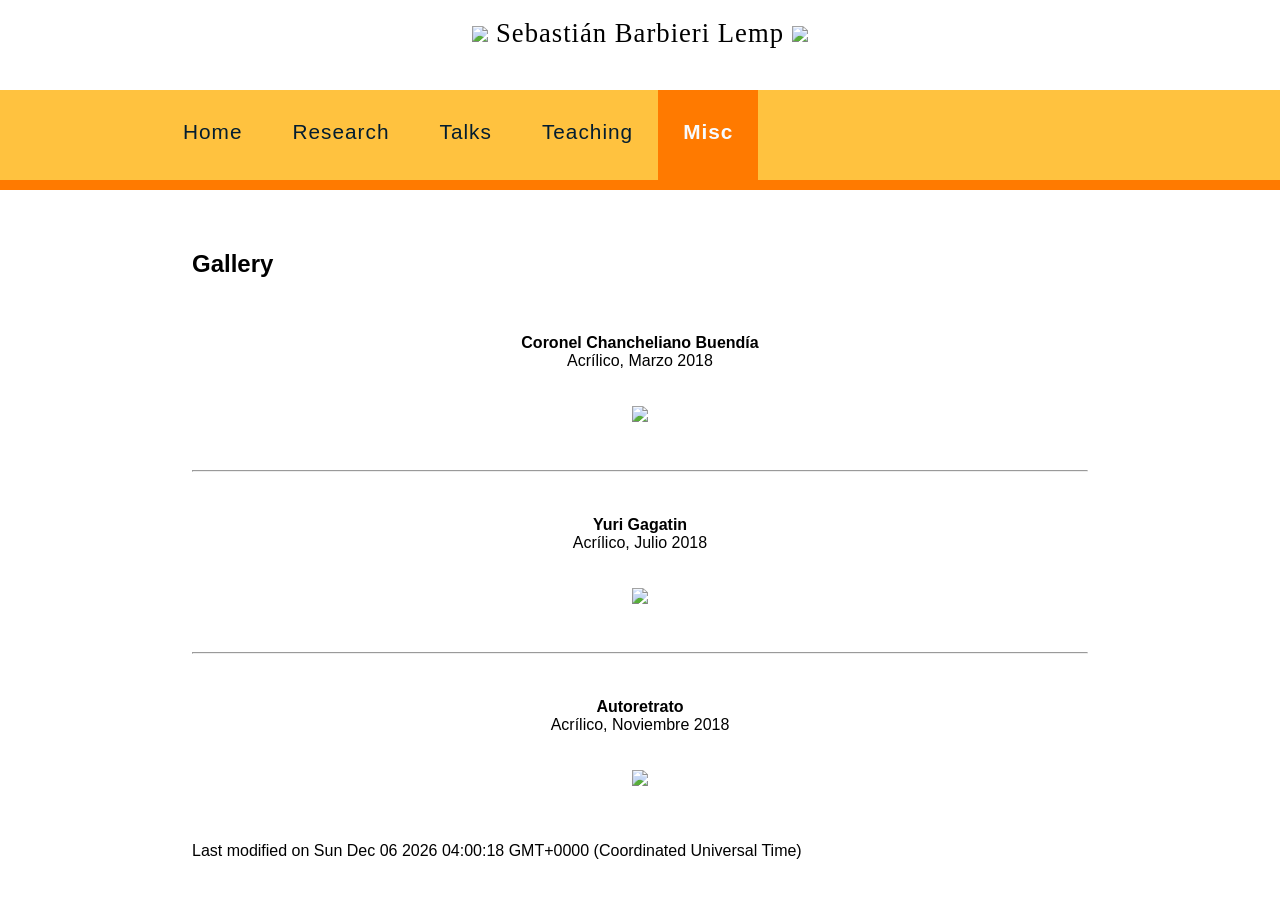
==== gallery.html @ ded86740 "Add files via upload" ====
<!DOCTYPE html>

<html lang="en">
<head>
  <script type="text/x-mathjax-config">
MathJax.Hub.Config ( {tex2jax: {inlineMath: [['$','$'], ['\\(','\\)']] }} );
</script>
<script type="text/javascript"
src="https://cdn.mathjax.org/mathjax/latest/MathJax.js?config=TeX-AMS-MML_HTMLorMML">
</script>
<script>
function show_wea(r) {
    var x = document.getElementById(r);
    if (x.style.display === "none") {
        x.style.display = "block";
    } else {
        x.style.display = "none";
    }
}
</script>
  <meta charset="UTF-8">
  <meta name="description" content="Barbieri_research_webpage" />
  <title>Vardi - Misc</title>
  <link rel="stylesheet" href="estilo.css" type="text/css">
  <link rel="shortcut icon" href="favicon.ico" type="image/x-icon">
  <link rel="icon" href="favicon.ico" type="image/x-icon">
</head>

<body>
   <div id="movingblock2"> 
   <div id="header_in2">
<br>
<p style="font-family:Georgia; font-size: 20pt; font-weight:normal; letter-spacing: 1px; margin: auto; text-align: center;"><img src="img/alpacaL.png" alt=" " width= "30" height="30" /> Sebasti&aacute;n Barbieri Lemp <img src="img/alpacaR.png" alt=" " width= "30" height="30" /></p>
  </div>
  </div>
  <!-- *********  Header  ********** -->
  <div id="movingblock">
    <div id="header_in">
      <div id="menu">
        <ul>
	  <li><a href="index.html">Home</a></li>
          <li><a href="research.html">Research</a></li>
	  <li><a href="talks.html">Talks</a></li>
          <li><a href="teaching.html">Teaching</a></li>
          <li><a href="misc.html" class="active">Misc</a></li>
        </ul>
      </div>
    </div>
    <!-- *********  Main part (slider)  ********** -->
    <div id="title_top">
      <div id="title_top_in">
      </div>
    </div>
  </div>   
  <!-- *********  Content  ********** -->
  <div id="content">
    
    <div >

<h2> Gallery </h2>


</div>

<br><br>
<p class="centrar"><b>Coronel Chancheliano Buendía</b></p>
<p class="centrar">Acrílico, Marzo 2018</p>
<br><br>
<p class="centrar"><img src="img/Pinturas/chancho.jpg" width= "80%" height="80%" alt = " "/></p>
<br><br>
<hr>
<br><br>
<p class="centrar"><b>Yuri Gagatin</b></p>
<p class="centrar">Acrílico, Julio 2018</p>
<br><br>
<p class="centrar"><img src="img/Pinturas/gatoyo.jpg" width= "80%" height="80%" alt = " "/></p>
<br><br>
<hr>
<br><br>
<p class="centrar"><b>Autoretrato</b></p>
<p class="centrar">Acrílico, Noviembre 2018</p>
<br><br>
<p class="centrar"><img src="img/Pinturas/matematoso.jpg" width= "80%" height="80%" alt = " "/></p>
<br><br>
<p id ="fecha_actual"></p>
<script>
var d = new Date(document.lastModified); 
document.getElementById("fecha_actual").innerHTML = 'Last modified on '+ d;
</script>
</div>


</body>
</html>
---- estilo.css ----
body,
li,
ol,
ul{
  border: 0;
  margin: 0;
  padding: 0;
  font-size: 100%;
  font-family: 'Helvetica';  
}
a {
    color: #031d30;
}

/* ---------- Header ---------- */
#movingblock{
  background: none repeat-x scroll 4px 3px #ffc23f; 
  position: fixed;
  width: 100%;
  z-index:10;
  padding-top: 90px;
}
#movingblock2{
  background: none repeat-x scroll 4px 3px #ffffff; 
  position: fixed;
  width: 100%;
  z-index:11;
}
#header_in {
  width: 100%;
  max-width: 960px;
  height: 90px;
  margin: 0px auto;
  position: relative; 
}
#header_in2 {
  width: 100%;
  max-width: 960px;
  height: 90px;
  margin: 0px auto;
  position: relative; 
}
#header_in h1 {
font-family: 'Georgia';
  font-size: 20pt;
  letter-spacing: 1px;
  float: left;
  padding-left: 5px;  
  padding-top: 10px;  
}

#header_in h1 a {
    text-decoration: none; 
    color: #111;
    font-weight: 100; 
}
#header_in h1 a b { font-weight: 600;}

      /* ----- Menu ----- */
      
#menu {
  position: relative; 
  right: 2px;  
}

#menu2 {
  position: relative; 
  right: 2px;  
}   
#menu ul li {
  float: left;
  display: inline;
}

#menu ul li2 {
  float: right;
  display: inline;
}
    
#menu ul li a {
  text-decoration: none; 
  font-size: 130%;
  font-weight: 400;
  letter-spacing: 1px;
  display: block;
  
  padding: 30px 25px 0 25px; 
  height: 60px;
}
      
  #menu ul li a:hover {
/* color hover menu*/
    background-color: #f99d2c;
  }
      
  #menu ul li a.active {
/* color fondo menu*/
    background-color: #ff7a00;
/* color letra menu*/
    color: #f7fbff;
    font-weight: bold;
  }
/* ---------- Main part ---------- */

#title_top {
    width: 100%;
    height: 10px;
    background-color: #ff7a00;
}

#title_top_in {
    width: 960px;
    margin: auto;
}

#title_top_in h2 {
    border: 0;
    margin: 0;
    padding-top: 15px;
    padding-bottom: 14px;
    font-size: 280%;
    font-weight: 200;
    color: #f7fbff;
}


#content {   
    z-index:7;
    width: 70%;
    max-width: 940px;
    margin: auto;
    padding-top: 230px;
}

  dt {
    float: left;
    clear: left;
    width: 80px;
    text-align: right;
    font-weight: bold;
    color: green;
  }


  dd {
    margin: 0 0 0 100px;
    padding: 0 0 0.5em 0;
  }

h33 {
font-family: 'Georgia';
  font-size: 20pt;
  letter-spacing: 1px;
  float: left;
  padding-left: 5px;  
  padding-top: 10px;  
}

blockquote {display: none;}

a.show:focus ~ blockquote {display:inline-block;}

      /* ----- Mis modos ezpezialesz ----- */

.mainimg {
  border-radius: 10px;
  vertical-align: top;
  padding: 0px;
  border-width: 0px;
  float: right;
  margin: 0px 0px 40px 40px;
}

.abstract {
  width: 100%;
  text-align: justify;
  background-color: #fff0ba;
  margin: 20px 20px 20px 0px;
  border-radius: 10px;
}

.inabstract {
  text-align: justify;
  margin-right: 50px;
}

.inabstract2 {
  text-align: justify;
  margin-right: 50px;
  background-color: #ffde6b;
  border-radius: 10px;
  padding-left: 20px;
}

.botoncito_lindo {
    background-color: #ffc23f;
    border-radius: 10px;
    color: black;
    padding: 5px 5px;
    text-align: center;
    text-decoration: none;
    display: inline-block;
    font-size: 16px;
    margin: 4px 2px;
    cursor: pointer;
}

.botoncito_pdf {
    background-color: #e53b3b;
    border-radius: 10px;
    color: white;
    padding: 5px 5px;
    text-align: center;
    text-decoration: none;
    display: inline-block;
    font-size: 16px;
    margin: 4px 2px;
    cursor: pointer;
}

  .listita_bonita {
  text-align: left;
  font-size: 20px;
  width: 250px;
  color: black;
}
  .listita_abstract {
  text-align: right;
 width: 80px;
 color: black;
}

.centrar {
    margin: auto;
    text-align: center;
}

.centrar2 {
    margin: auto;
    text-align: center;
    font-size: 200%;
    color: #BF6900;
}

.student {
    margin: auto;
    text-align: center;
    font-size: 150%;
    color: #ff7a00;
}


 /* Three image containers (use 25% for four, and 50% for two, etc) */
.columnitas_estudiantes {
  border-radius: 50%;
  text-align: center;
  float: left;
  width: 40%;
  padding: 30px;
}

/* Clear floats after image containers */
.filas_estudiantes::after {
  text-align: center;
  content: "";
  clear: both;
  display: table;
}
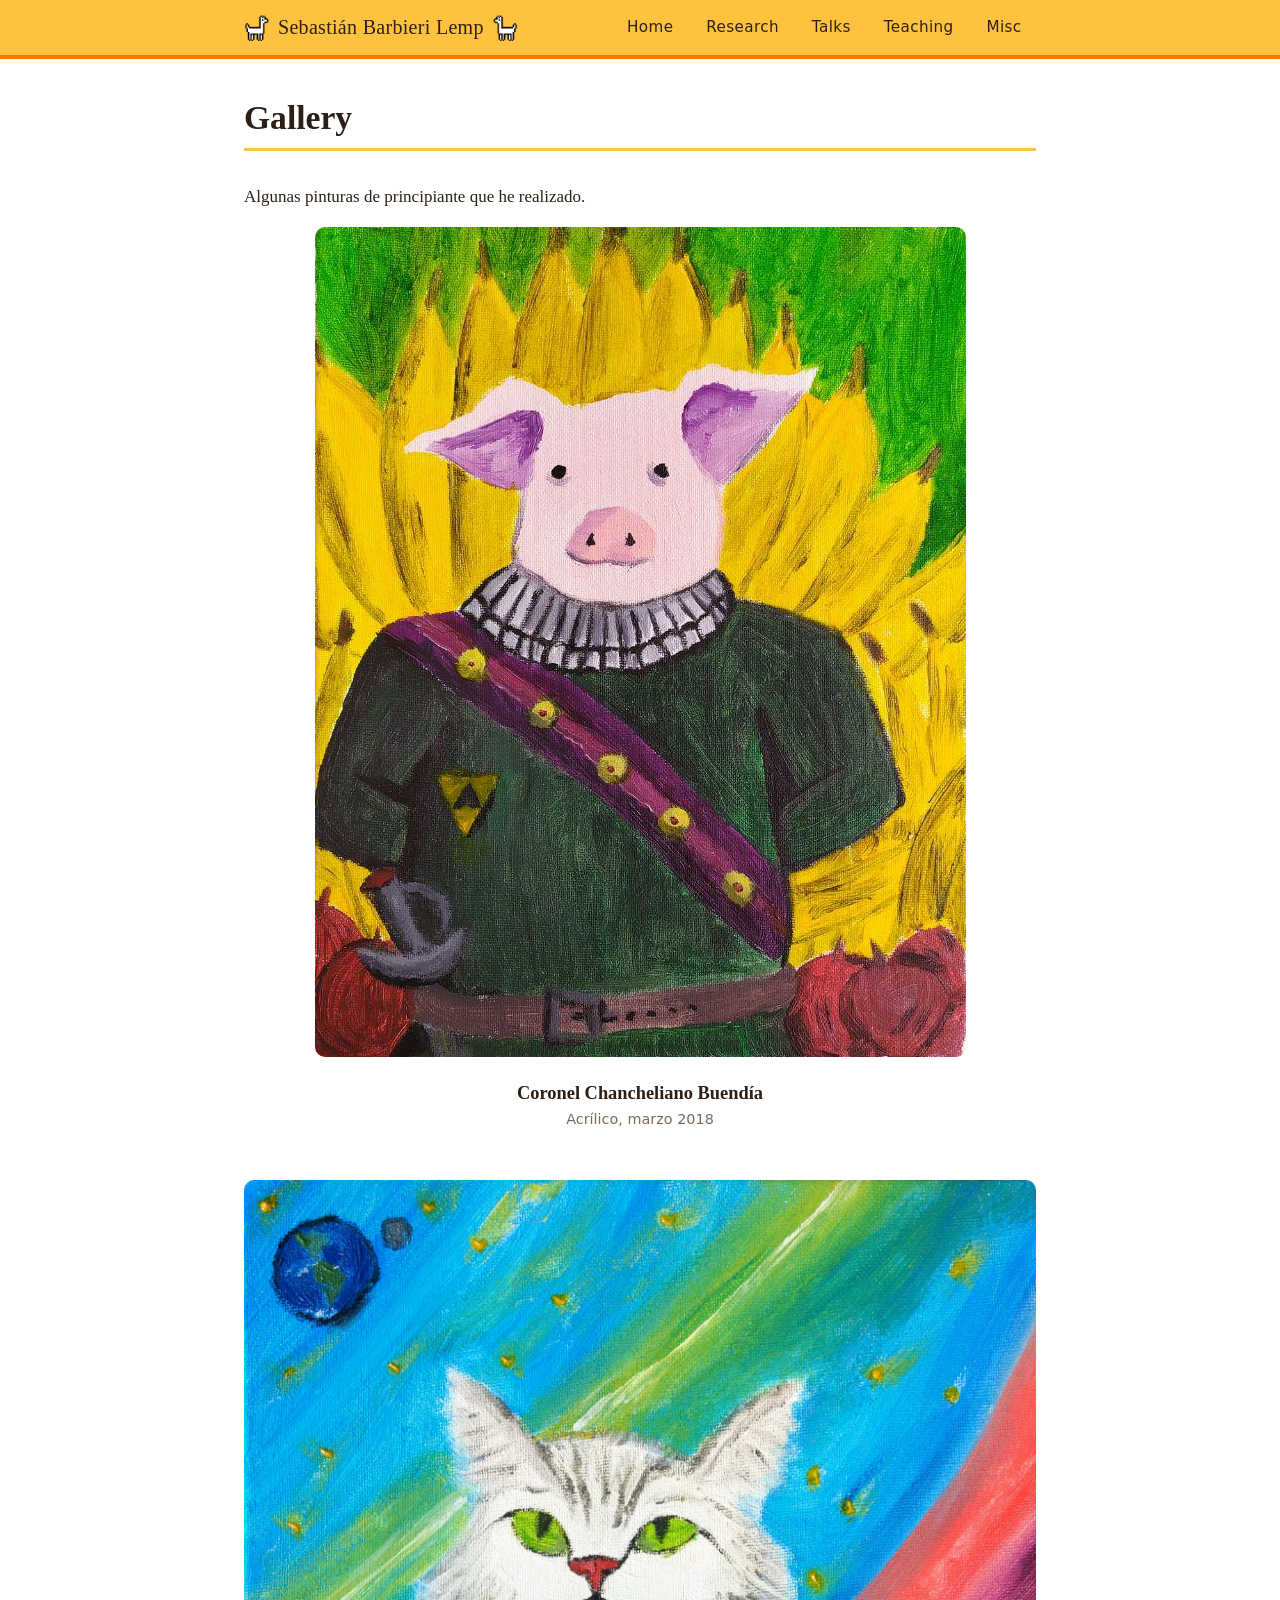
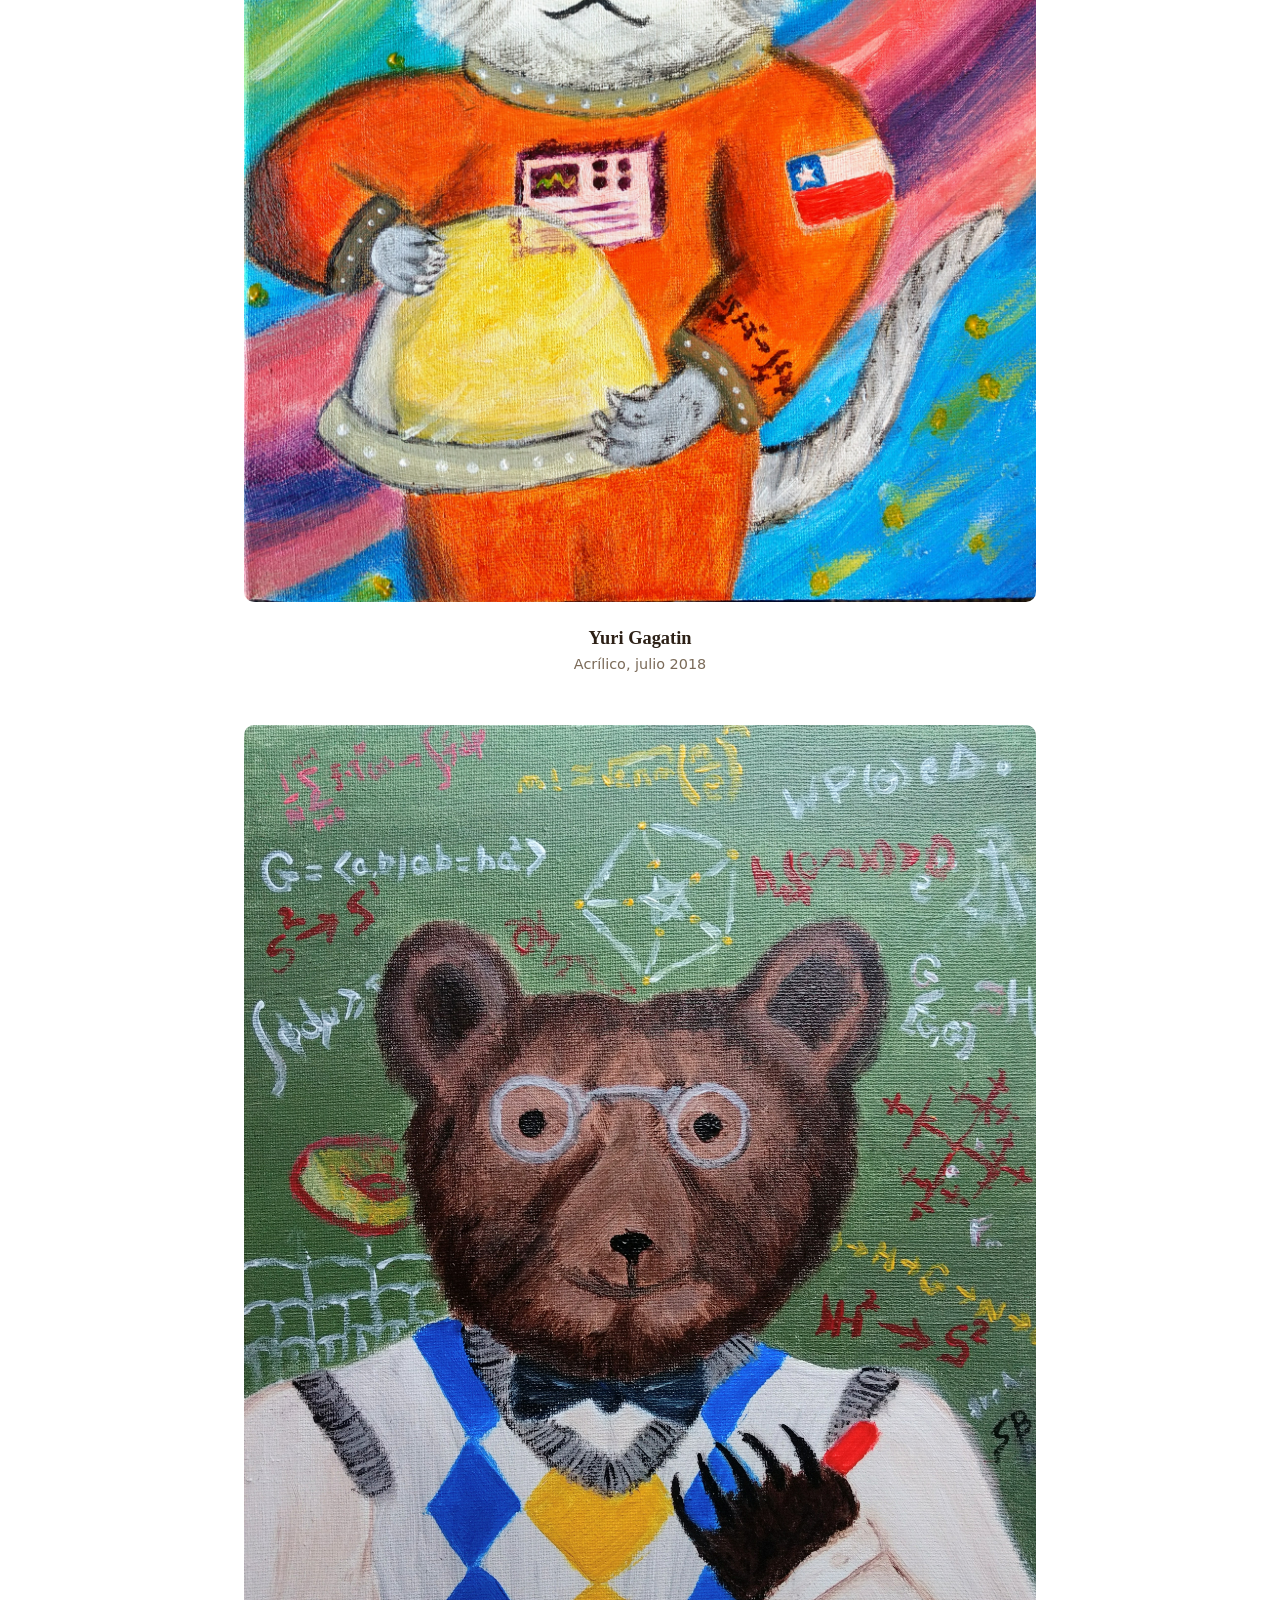
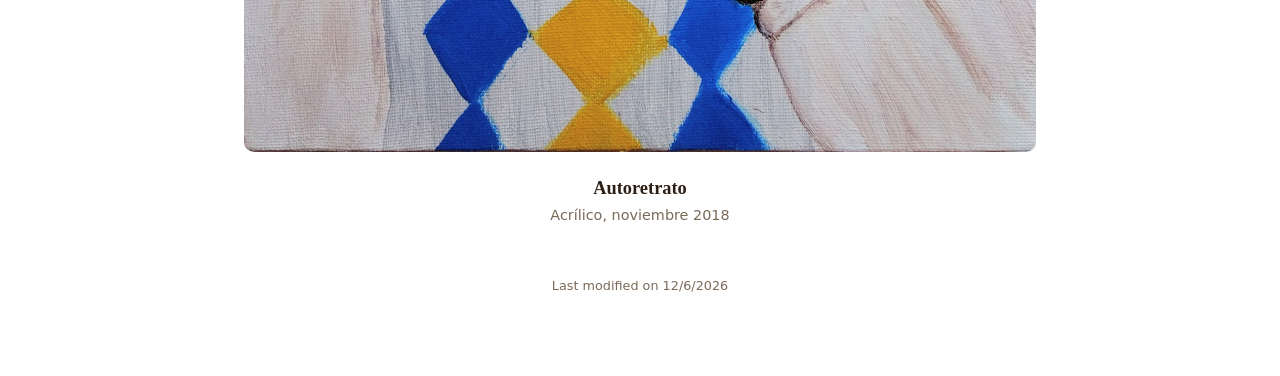
==== commit 4fc4a7a8: "webpage update" ====
--- a/gallery.html
+++ b/gallery.html
@@ -1,96 +1,62 @@
 <!DOCTYPE html>
-
 <html lang="en">
 <head>
-  <script type="text/x-mathjax-config">
-MathJax.Hub.Config ( {tex2jax: {inlineMath: [['$','$'], ['\\(','\\)']] }} );
-</script>
-<script type="text/javascript"
-src="https://cdn.mathjax.org/mathjax/latest/MathJax.js?config=TeX-AMS-MML_HTMLorMML">
-</script>
-<script>
-function show_wea(r) {
-    var x = document.getElementById(r);
-    if (x.style.display === "none") {
-        x.style.display = "block";
-    } else {
-        x.style.display = "none";
-    }
-}
-</script>
   <meta charset="UTF-8">
-  <meta name="description" content="Barbieri_research_webpage" />
-  <title>Vardi - Misc</title>
-  <link rel="stylesheet" href="estilo.css" type="text/css">
-  <link rel="shortcut icon" href="favicon.ico" type="image/x-icon">
+  <meta name="viewport" content="width=device-width, initial-scale=1">
+  <title>Gallery — Sebastián Barbieri Lemp</title>
+  <meta name="description" content="Acrylic paintings by Sebastián Barbieri Lemp.">
+  <meta property="og:type" content="website">
+  <meta property="og:title" content="Gallery — Sebastián Barbieri Lemp">
+  <meta property="og:description" content="Acrylic paintings by Sebastián Barbieri Lemp.">
+  <link rel="stylesheet" href="estilo.css">
   <link rel="icon" href="favicon.ico" type="image/x-icon">
 </head>
+<body>
+  <header class="site-header">
+    <div class="site-bar">
+      <a class="site-name" href="index.html">
+        <img src="img/alpacaL_fill.png" alt="" width="26" height="26">
+        Sebasti&aacute;n Barbieri Lemp
+        <img src="img/alpacaL_fillR.png" alt="" width="26" height="26">
+      </a>
+      <nav class="site-nav" aria-label="Main">
+      <ul>
+        <li><a href="index.html">Home</a></li>
+        <li><a href="research.html">Research</a></li>
+        <li><a href="talks.html">Talks</a></li>
+        <li><a href="teaching.html">Teaching</a></li>
+        <li><a href="misc.html">Misc</a></li>
+      </ul>
+      </nav>
+    </div>
+  </header>
 
-<body>
-   <div id="movingblock2"> 
-   <div id="header_in2">
-<br>
-<p style="font-family:Georgia; font-size: 20pt; font-weight:normal; letter-spacing: 1px; margin: auto; text-align: center;"><img src="img/alpacaL.png" alt=" " width= "30" height="30" /> Sebasti&aacute;n Barbieri Lemp <img src="img/alpacaR.png" alt=" " width= "30" height="30" /></p>
-  </div>
-  </div>
-  <!-- *********  Header  ********** -->
-  <div id="movingblock">
-    <div id="header_in">
-      <div id="menu">
-        <ul>
-	  <li><a href="index.html">Home</a></li>
-          <li><a href="research.html">Research</a></li>
-	  <li><a href="talks.html">Talks</a></li>
-          <li><a href="teaching.html">Teaching</a></li>
-          <li><a href="misc.html" class="active">Misc</a></li>
-        </ul>
-      </div>
-    </div>
-    <!-- *********  Main part (slider)  ********** -->
-    <div id="title_top">
-      <div id="title_top_in">
-      </div>
-    </div>
-  </div>   
-  <!-- *********  Content  ********** -->
-  <div id="content">
-    
-    <div >
+  <main id="content">
+<h1 class="page-title">Gallery</h1>
 
-<h2> Gallery </h2>
+<p>Algunas pinturas de principiante que he realizado.</p>
 
+<figure class="painting">
+  <img src="img/Pinturas/chancho.jpg" alt="Acrylic painting of a pig in military dress">
+  <figcaption><span class="title">Coronel Chancheliano Buend&iacute;a</span>Acr&iacute;lico, marzo 2018</figcaption>
+</figure>
 
-</div>
+<figure class="painting">
+  <img src="img/Pinturas/gatoyo.jpg" alt="Acrylic painting of a cat in a space helmet">
+  <figcaption><span class="title">Yuri Gagatin</span>Acr&iacute;lico, julio 2018</figcaption>
+</figure>
 
-<br><br>
-<p class="centrar"><b>Coronel Chancheliano Buendía</b></p>
-<p class="centrar">Acrílico, Marzo 2018</p>
-<br><br>
-<p class="centrar"><img src="img/Pinturas/chancho.jpg" width= "80%" height="80%" alt = " "/></p>
-<br><br>
-<hr>
-<br><br>
-<p class="centrar"><b>Yuri Gagatin</b></p>
-<p class="centrar">Acrílico, Julio 2018</p>
-<br><br>
-<p class="centrar"><img src="img/Pinturas/gatoyo.jpg" width= "80%" height="80%" alt = " "/></p>
-<br><br>
-<hr>
-<br><br>
-<p class="centrar"><b>Autoretrato</b></p>
-<p class="centrar">Acrílico, Noviembre 2018</p>
-<br><br>
-<p class="centrar"><img src="img/Pinturas/matematoso.jpg" width= "80%" height="80%" alt = " "/></p>
-<br><br>
-<p id ="fecha_actual"></p>
-<script>
-var d = new Date(document.lastModified); 
-document.getElementById("fecha_actual").innerHTML = 'Last modified on '+ d;
-</script>
-</div>
+<figure class="painting">
+  <img src="img/Pinturas/matematoso.jpg" alt="Acrylic self-portrait">
+  <figcaption><span class="title">Autoretrato</span>Acr&iacute;lico, noviembre 2018</figcaption>
+</figure>
 
+    <p id="fecha_actual"></p>
+  </main>
 
+  <script>
+    document.getElementById("fecha_actual").textContent =
+      "Last modified on " + new Date(document.lastModified).toLocaleDateString();
+  </script>
 </body>
 </html>
-
-
--- a/estilo.css
+++ b/estilo.css
@@ -1,268 +1,655 @@
+/* =========================================================
+   Sebastián Barbieri Lemp — hoja de estilos
+   Paleta y tipografía en variables; ver :root más abajo.
+   ========================================================= */
+
+/* ---------- Tokens ---------- */
+
+:root {
+  color-scheme: light;
+
+  /* Papel y tinta */
+  --paper:      #ffffff;
+  --panel:      #fdf3dd;   /* fondo de abstracts */
+  --panel-2:    #f7e8c6;   /* fondo de bibtex */
+  --ink:        #2c2016;
+  --ink-soft:   #7a6a58;   /* etiquetas, fechas */
+  --rule:       #ead9b8;   /* líneas delgadas */
+
+  /* Naranjos */
+  --band:         #ffc23f; /* franja del encabezado */
+  --band-strong:  #ff7a00; /* menú activo */
+  --accent:       #d35f00; /* títulos de sección */
+  --accent-deep:  #a44b00; /* enlaces en texto */
+
+  /* Tipografías */
+  --serif: Charter, "Bitstream Charter", "Sitka Text", Cambria, Georgia, serif;
+  --sans: system-ui, -apple-system, "Segoe UI", Roboto, "Helvetica Neue",
+          Arial, sans-serif;
+
+  /* Medidas */
+  --measure: 52rem;
+  --gap: 1.5rem;
+}
+
+/* ---------- Base ---------- */
+
+*,
+*::before,
+*::after { box-sizing: border-box; }
+
 body,
-li,
-ol,
-ul{
-  border: 0;
+h1, h2, h3, h4,
+p, ul, ol, li, dl, dt, dd,
+figure, blockquote {
   margin: 0;
   padding: 0;
-  font-size: 100%;
-  font-family: 'Helvetica';  
-}
+  border: 0;
+}
+
+html {
+  scroll-padding-top: 6rem;   /* para que los anclajes no queden bajo el header */
+}
+
+body {
+  background: var(--paper);
+  color: var(--ink);
+  font-family: var(--serif);
+  font-size: 1.0625rem;
+  line-height: 1.65;
+  -webkit-text-size-adjust: 100%;
+}
+
 a {
-    color: #031d30;
-}
-
-/* ---------- Header ---------- */
-#movingblock{
-  background: none repeat-x scroll 4px 3px #ffc23f; 
-  position: fixed;
+  color: var(--accent-deep);
+  text-decoration-thickness: 1px;
+  text-underline-offset: 2px;
+}
+
+a:hover { text-decoration-thickness: 2px; }
+
+:focus-visible {
+  outline: 2px solid var(--band-strong);
+  outline-offset: 2px;
+  border-radius: 3px;
+}
+
+img { max-width: 100%; height: auto; }
+
+hr {
+  border: 0;
+  border-top: 1px solid var(--rule);
+  margin: 2.5rem 0;
+}
+
+/* ---------- Encabezado ---------- */
+
+.site-header {
+  position: sticky;
+  top: 0;
+  z-index: 10;
+  background: var(--band);
+  border-bottom: 4px solid var(--band-strong);
+  padding-top: env(safe-area-inset-top, 0px);
+}
+
+.site-bar {
+  max-width: var(--measure);
+  margin: 0 auto;
+  padding: 0 1.25rem;
+  display: flex;
+  align-items: center;
+  justify-content: space-between;
+  gap: 1rem;
+  flex-wrap: wrap;
+}
+
+.site-name {
+  display: flex;
+  align-items: center;
+  gap: 0.5rem;
+  padding: 0.7rem 0;
+  font-size: 1.25rem;
+  letter-spacing: 0.3px;
+  color: var(--ink);
+  text-decoration: none;
+  white-space: nowrap;
+}
+
+.site-name img { width: 26px; height: 26px; }
+
+.site-nav ul {
+  display: flex;
+  list-style: none;
+  gap: 0.25rem;
+}
+
+.site-nav a {
+  display: block;
+  padding: 0.75rem 0.9rem;
+  font-family: var(--sans);
+  font-size: 0.95rem;
+  letter-spacing: 0.4px;
+  color: var(--ink);
+  text-decoration: none;
+  border-radius: 6px;
+}
+
+.site-nav a:hover { background: rgba(0, 0, 0, 0.08); }
+
+.site-nav a.active {
+  background: var(--band-strong);
+  color: #fff;
+  font-weight: 600;
+}
+
+@media (max-width: 640px) {
+  .site-bar { justify-content: center; gap: 0; }
+  .site-name { font-size: 1.1rem; padding-bottom: 0.3rem; }
+  .site-nav { width: 100%; overflow-x: auto; }
+  .site-nav ul { justify-content: center; }
+  .site-nav a { padding: 0.6rem 0.7rem; }
+}
+
+/* ---------- Contenido ---------- */
+
+#content,
+.content {
+  max-width: var(--measure);
+  margin: 0 auto;
+  padding: 2.5rem 1.25rem 4rem;
+}
+
+h1 {
+  font-size: 2.1rem;
+  font-weight: 600;
+  line-height: 1.15;
+  margin: 0 0 0.5rem;
+}
+
+.page-title {
+  margin-bottom: 2rem;
+  padding-bottom: 0.6rem;
+  border-bottom: 3px solid var(--band);
+}
+
+h2 {
+  font-size: 1.6rem;
+  font-weight: 600;
+  line-height: 1.2;
+  color: var(--accent);
+  margin: 2.5rem 0 1.25rem;
+}
+
+h2:first-child { margin-top: 0; }
+
+h3 {
+  font-size: 1.2rem;
+  font-weight: 600;
+  margin: 1.75rem 0 0.5rem;
+}
+
+p { margin: 0 0 1rem; }
+
+/* Fecha de última modificación */
+#fecha_actual {
+  margin-top: 3rem;
+  font-family: var(--sans);
+  font-size: 0.8rem;
+  color: var(--ink-soft);
+  text-align: center;
+}
+
+/* ---------- Entradas (artículos, charlas, cursos) ---------- */
+
+.entry {
+  border-top: 1px solid var(--rule);
+}
+
+.entry:last-of-type { border-bottom: 1px solid var(--rule); }
+
+.entry > summary {
+  display: block;            /* flex va en .entry-row, no en summary:
+                                summary como flex container rompe en
+                                algunos navegadores */
+  padding: 0.9rem 0.5rem 0.9rem 0;
+  cursor: pointer;
+  list-style: none;          /* quita el triángulo por defecto */
+}
+
+.entry-row {
+  display: flex;
+  align-items: baseline;
+  gap: 0.9rem;
+}
+
+.entry > summary::-webkit-details-marker { display: none; }
+
+.entry > summary:hover { background: rgba(255, 194, 63, 0.16); }
+
+.entry-num {
+  flex: 0 0 2.25rem;
+  text-align: center;
+  align-self: flex-start;
+  padding: 0.1rem 0;
+  background: var(--band);
+  border-radius: 6px;
+  font-family: var(--sans);
+  font-size: 0.85rem;
+  font-weight: 600;
+  color: var(--ink);
+}
+
+.entry-num img { width: 15px; height: 15px; vertical-align: -2px; }
+
+/* insignias con palabras (Spring, 2026...) en vez de un numero */
+.entry-num.is-wide { flex: 0 0 4.4rem; }
+
+/* un año o encabezado entre entradas no debe pegarse a la linea de arriba */
+.entry + .subhead { margin-top: 2rem; }
+
+.subhead + .entry { border-top: 0; }
+
+.entry-text { flex: 1 1 auto; }
+
+.entry-title {
+  display: block;
+  font-weight: 600;
+  line-height: 1.35;
+}
+
+.entry-meta {
+  display: block;
+  font-family: var(--sans);
+  font-size: 0.88rem;
+  color: var(--ink-soft);
+  margin-top: 0.15rem;
+}
+
+.entry-chevron {
+  flex: 0 0 auto;
+  align-self: center;
+  color: var(--ink-soft);
+  font-size: 0.75rem;
+  transition: transform 0.15s ease;
+}
+
+.entry[open] > summary .entry-chevron { transform: rotate(90deg); }
+
+@media (prefers-reduced-motion: reduce) {
+  .entry-chevron { transition: none; }
+}
+
+.entry-body {
+  background: var(--panel);
+  border-radius: 10px;
+  padding: 1rem 1.25rem;
+  margin: 0 0 1rem 3.15rem;
+}
+
+@media (max-width: 640px) {
+  .entry-body { margin-left: 0; }
+  .entry > summary { gap: 0.6rem; }
+}
+
+/* Lista de metadatos dentro de una entrada */
+.meta {
+  display: grid;
+  grid-template-columns: 7.5rem 1fr;
+  column-gap: 1rem;
+  row-gap: 0.35rem;
+}
+
+.meta dt {
+  font-family: var(--sans);
+  font-size: 0.82rem;
+  font-weight: 600;
+  color: var(--ink-soft);
+  text-align: right;
+  padding-top: 0.25rem;
+}
+
+.meta dd { margin: 0; }
+
+.meta dd.abstract-text { text-align: justify; }
+
+.meta dd.bibtex {
+  background: var(--panel-2);
+  border-radius: 8px;
+  padding: 0.75rem 1rem;
+  font-family: ui-monospace, SFMono-Regular, Menlo, Consolas, monospace;
+  font-size: 0.8rem;
+  line-height: 1.5;
+  overflow-x: auto;
+}
+
+@media (max-width: 640px) {
+  .meta { grid-template-columns: 1fr; row-gap: 0.1rem; }
+  .meta dt { text-align: left; padding-top: 0.6rem; }
+  .meta dd.abstract-text { text-align: left; }
+}
+
+/* ---------- Tabla (charlas) ---------- */
+
+.tabla-scroll { margin: 1rem 0 2rem; }
+
+.tabla {
   width: 100%;
-  z-index:10;
-  padding-top: 90px;
-}
-#movingblock2{
-  background: none repeat-x scroll 4px 3px #ffffff; 
-  position: fixed;
+  border-collapse: collapse;
+  font-size: 0.95rem;
+}
+
+.tabla th {
+  background: var(--band);
+  color: var(--ink);
+  font-family: var(--sans);
+  font-size: 0.78rem;
+  font-weight: 700;
+  letter-spacing: 0.5px;
+  text-align: left;
+  padding: 0.55rem 0.75rem;
+}
+
+.tabla th:first-child { border-radius: 8px 0 0 0; }
+.tabla th:last-child { border-radius: 0 8px 0 0; }
+
+.tabla td {
+  padding: 0.6rem 0.75rem;
+  border-top: 1px solid var(--rule);
+  vertical-align: top;
+}
+
+.tabla tbody tr:nth-child(even) { background: var(--panel); }
+.tabla tbody tr:hover { background: rgba(255, 194, 63, 0.3); }
+
+.tabla .col-date {
+  width: 6.5rem;
+  white-space: nowrap;
+  font-family: var(--sans);
+  font-size: 0.85rem;
+  color: var(--ink-soft);
+}
+
+.tabla .col-title { font-weight: 600; }
+
+.tabla .col-links {
+  width: 5.5rem;
+  font-family: var(--sans);
+  font-size: 0.85rem;
+}
+
+.tabla .col-links a { display: inline-block; margin-right: 0.4rem; }
+
+/* En pantallas angostas la tabla no cabe en cuatro columnas:
+   cada fila se convierte en una ficha y las etiquetas salen
+   del atributo data-label de cada celda. */
+@media (max-width: 700px) {
+  .tabla, .tabla tbody, .tabla tr, .tabla td { display: block; width: auto; }
+
+  .tabla thead { display: none; }
+
+  .tabla tbody tr,
+  .tabla tbody tr:nth-child(even) {
+    background: var(--panel);
+    border: 1px solid var(--rule);
+    border-radius: 10px;
+    padding: 0.6rem 0.9rem;
+    margin-bottom: 0.75rem;
+  }
+
+  .tabla td {
+    border: 0;
+    padding: 0.1rem 0;
+  }
+
+  .tabla td:empty { display: none; }
+
+  .tabla td::before {
+    content: attr(data-label) ": ";
+    font-family: var(--sans);
+    font-size: 0.75rem;
+    color: var(--ink-soft);
+  }
+
+  .tabla .col-title {
+    font-size: 1.05rem;
+    line-height: 1.3;
+    margin-bottom: 0.2rem;
+  }
+
+  .tabla .col-title::before { content: none; }
+}
+
+/* ---------- Listas de enlaces (misc) ---------- */
+
+/* display:grid de .linklist le gana al hidden del navegador, asi que
+   el script no podria esconder la lista vacia sin esta regla */
+[hidden] { display: none !important; }
+
+.linklist {
+  list-style: none;
+  display: grid;
+  gap: 0.6rem;
+}
+
+.linklist li {
+  padding-left: 1rem;
+  border-left: 3px solid var(--rule);
+}
+
+.linklist li b,
+.linklist li strong { font-weight: 600; }
+
+.linklist .note {
+  font-family: var(--sans);
+  font-size: 0.9rem;
+  color: var(--ink-soft);
+}
+
+.subhead {
+  font-family: var(--sans);
+  font-size: 0.8rem;
+  font-weight: 700;
+  letter-spacing: 0.6px;
+  color: var(--ink-soft);
+  margin: 2rem 0 0.75rem;
+}
+
+/* ---------- Estudiantes: foto a la izquierda, datos a la derecha ---------- */
+
+.fila_estudiante {
+  display: flex;
+  align-items: center;
+  gap: 1.5rem;
+  padding: 1.25rem 0;
+}
+
+.fila_estudiante + .fila_estudiante {
+  border-top: 1px solid var(--rule);
+}
+
+.foto_estudiante {
+  flex: 0 0 15%;
+  max-width: 15%;
+  text-align: center;
+}
+
+.foto_estudiante img {
   width: 100%;
-  z-index:11;
-}
-#header_in {
+  border-radius: 50%;
+  aspect-ratio: 1 / 1;
+  object-fit: cover;
+}
+
+.info_estudiante { flex: 1 1 auto; }
+
+.student {
+  font-size: 1.15rem;
+  font-weight: 600;
+  color: var(--accent);
+}
+
+.info_estudiante .detail {
+  display: block;
+  font-family: var(--sans);
+  font-size: 0.88rem;
+  color: var(--ink-soft);
+}
+
+@media (max-width: 640px) {
+  .fila_estudiante { display: block; text-align: center; }
+  .foto_estudiante { max-width: 45%; margin: 0 auto 0.75rem; }
+}
+
+/* ---------- Apuntes de curso ---------- */
+
+.notes {
+  display: grid;
+  grid-template-columns: repeat(auto-fit, minmax(13rem, 1fr));
+  gap: 1.5rem;
+}
+
+.note-card {
+  display: block;
+  text-align: center;
+  text-decoration: none;
+  color: var(--ink);
+  padding: 1rem;
+  border: 1px solid var(--rule);
+  border-radius: 10px;
+  background: var(--panel);
+}
+
+.note-card:hover { border-color: var(--band-strong); }
+
+.note-card img { border-radius: 6px; }
+
+.note-card span {
+  display: block;
+  margin-top: 0.75rem;
+  font-weight: 600;
+  color: var(--accent);
+}
+
+/* ---------- Página de inicio ---------- */
+
+.hero {
+  display: flex;
+  align-items: flex-start;
+  gap: 2rem;
+  margin-bottom: 2rem;
+}
+
+.hero img {
+  flex: 0 0 34%;
+  max-width: 34%;
+  border-radius: 12px;
+}
+
+.hero-text { flex: 1 1 auto; }
+
+.hero-role { font-size: 1.15rem; }
+
+@media (max-width: 640px) {
+  .hero { display: block; }
+  .hero img { max-width: 55%; margin: 0 auto 1.25rem; display: block; }
+}
+
+.iconrow {
+  display: flex;
+  justify-content: center;
+  align-items: center;
+  flex-wrap: wrap;
+  gap: 1.75rem;
+  margin: 2rem 0;
+}
+
+.iconrow img { width: 48px; height: 48px; }
+
+/* ---------- Galería ---------- */
+
+.painting { margin: 0 0 3rem; text-align: center; }
+
+.painting img { border-radius: 10px; }
+
+.painting figcaption {
+  margin-top: 0.75rem;
+  font-family: var(--sans);
+  font-size: 0.9rem;
+  color: var(--ink-soft);
+}
+
+.painting .title {
+  display: block;
+  font-family: var(--serif);
+  font-size: 1.15rem;
+  font-weight: 600;
+  color: var(--ink);
+}
+
+/* ---------- Tablas embebidas (Google Sheets) ---------- */
+
+.sheet {
+  border: 1px solid var(--rule);
+  border-radius: 10px;
+  overflow: hidden;
+  margin: 1rem 0 2rem;
+}
+
+.sheet iframe {
+  display: block;
   width: 100%;
-  max-width: 960px;
-  height: 90px;
-  margin: 0px auto;
-  position: relative; 
-}
-#header_in2 {
-  width: 100%;
-  max-width: 960px;
-  height: 90px;
-  margin: 0px auto;
-  position: relative; 
-}
-#header_in h1 {
-font-family: 'Georgia';
-  font-size: 20pt;
-  letter-spacing: 1px;
-  float: left;
-  padding-left: 5px;  
-  padding-top: 10px;  
-}
-
-#header_in h1 a {
-    text-decoration: none; 
-    color: #111;
-    font-weight: 100; 
-}
-#header_in h1 a b { font-weight: 600;}
-
-      /* ----- Menu ----- */
-      
-#menu {
-  position: relative; 
-  right: 2px;  
-}
-
-#menu2 {
-  position: relative; 
-  right: 2px;  
-}   
-#menu ul li {
-  float: left;
-  display: inline;
-}
-
-#menu ul li2 {
+  border: 0;
+}
+
+/* ---------- Imágenes decorativas de pie de página ---------- */
+
+.figura_final {
+  display: block;
+  margin: 3rem auto 0;
+  max-width: 60%;
+}
+
+@media (max-width: 640px) {
+  .figura_final { max-width: 85%; }
+}
+
+/* ---------- Clases antiguas (compatibilidad) ---------- */
+/* Se mantienen para el contenido aún comentado en talks.html y
+   teaching.html; se pueden borrar cuando ya no se usen.          */
+
+.botoncito_lindo,
+.botoncito_pdf {
+  display: inline-block;
+  border-radius: 6px;
+  padding: 2px 8px;
+  font-family: var(--sans);
+  font-size: 0.85rem;
+  text-align: center;
+  text-decoration: none;
+  cursor: pointer;
+  border: 0;
+}
+
+.botoncito_lindo { background: var(--band); color: var(--ink); }
+.botoncito_pdf { background: #c0392b; color: #fff; }
+
+.centrar { text-align: center; }
+
+.centrar2 {
+  text-align: center;
+  font-size: 1.75rem;
+  color: var(--accent);
+}
+
+.mainimg {
+  border-radius: 12px;
   float: right;
-  display: inline;
-}
-    
-#menu ul li a {
-  text-decoration: none; 
-  font-size: 130%;
-  font-weight: 400;
-  letter-spacing: 1px;
-  display: block;
-  
-  padding: 30px 25px 0 25px; 
-  height: 60px;
-}
-      
-  #menu ul li a:hover {
-/* color hover menu*/
-    background-color: #f99d2c;
-  }
-      
-  #menu ul li a.active {
-/* color fondo menu*/
-    background-color: #ff7a00;
-/* color letra menu*/
-    color: #f7fbff;
-    font-weight: bold;
-  }
-/* ---------- Main part ---------- */
-
-#title_top {
-    width: 100%;
-    height: 10px;
-    background-color: #ff7a00;
-}
-
-#title_top_in {
-    width: 960px;
-    margin: auto;
-}
-
-#title_top_in h2 {
-    border: 0;
-    margin: 0;
-    padding-top: 15px;
-    padding-bottom: 14px;
-    font-size: 280%;
-    font-weight: 200;
-    color: #f7fbff;
-}
-
-
-#content {   
-    z-index:7;
-    width: 70%;
-    max-width: 940px;
-    margin: auto;
-    padding-top: 230px;
-}
-
-  dt {
-    float: left;
-    clear: left;
-    width: 80px;
-    text-align: right;
-    font-weight: bold;
-    color: green;
-  }
-
-
-  dd {
-    margin: 0 0 0 100px;
-    padding: 0 0 0.5em 0;
-  }
-
-h33 {
-font-family: 'Georgia';
-  font-size: 20pt;
-  letter-spacing: 1px;
-  float: left;
-  padding-left: 5px;  
-  padding-top: 10px;  
-}
-
-blockquote {display: none;}
-
-a.show:focus ~ blockquote {display:inline-block;}
-
-      /* ----- Mis modos ezpezialesz ----- */
-
-.mainimg {
-  border-radius: 10px;
-  vertical-align: top;
-  padding: 0px;
-  border-width: 0px;
-  float: right;
-  margin: 0px 0px 40px 40px;
-}
-
-.abstract {
-  width: 100%;
-  text-align: justify;
-  background-color: #fff0ba;
-  margin: 20px 20px 20px 0px;
-  border-radius: 10px;
-}
-
-.inabstract {
-  text-align: justify;
-  margin-right: 50px;
-}
-
-.inabstract2 {
-  text-align: justify;
-  margin-right: 50px;
-  background-color: #ffde6b;
-  border-radius: 10px;
-  padding-left: 20px;
-}
-
-.botoncito_lindo {
-    background-color: #ffc23f;
-    border-radius: 10px;
-    color: black;
-    padding: 5px 5px;
-    text-align: center;
-    text-decoration: none;
-    display: inline-block;
-    font-size: 16px;
-    margin: 4px 2px;
-    cursor: pointer;
-}
-
-.botoncito_pdf {
-    background-color: #e53b3b;
-    border-radius: 10px;
-    color: white;
-    padding: 5px 5px;
-    text-align: center;
-    text-decoration: none;
-    display: inline-block;
-    font-size: 16px;
-    margin: 4px 2px;
-    cursor: pointer;
-}
-
-  .listita_bonita {
-  text-align: left;
-  font-size: 20px;
-  width: 250px;
-  color: black;
-}
-  .listita_abstract {
-  text-align: right;
- width: 80px;
- color: black;
-}
-
-.centrar {
-    margin: auto;
-    text-align: center;
-}
-
-.centrar2 {
-    margin: auto;
-    text-align: center;
-    font-size: 200%;
-    color: #BF6900;
-}
-
-.student {
-    margin: auto;
-    text-align: center;
-    font-size: 150%;
-    color: #ff7a00;
-}
-
-
- /* Three image containers (use 25% for four, and 50% for two, etc) */
-.columnitas_estudiantes {
-  border-radius: 50%;
-  text-align: center;
-  float: left;
-  width: 40%;
-  padding: 30px;
-}
-
-/* Clear floats after image containers */
-.filas_estudiantes::after {
-  text-align: center;
-  content: "";
-  clear: both;
-  display: table;
-}
+  margin: 0 0 1.5rem 1.5rem;
+}
+
+@media print {
+  .site-header { display: none; }
+  .entry-body { display: block !important; }
+  body { font-size: 11pt; }
+}
